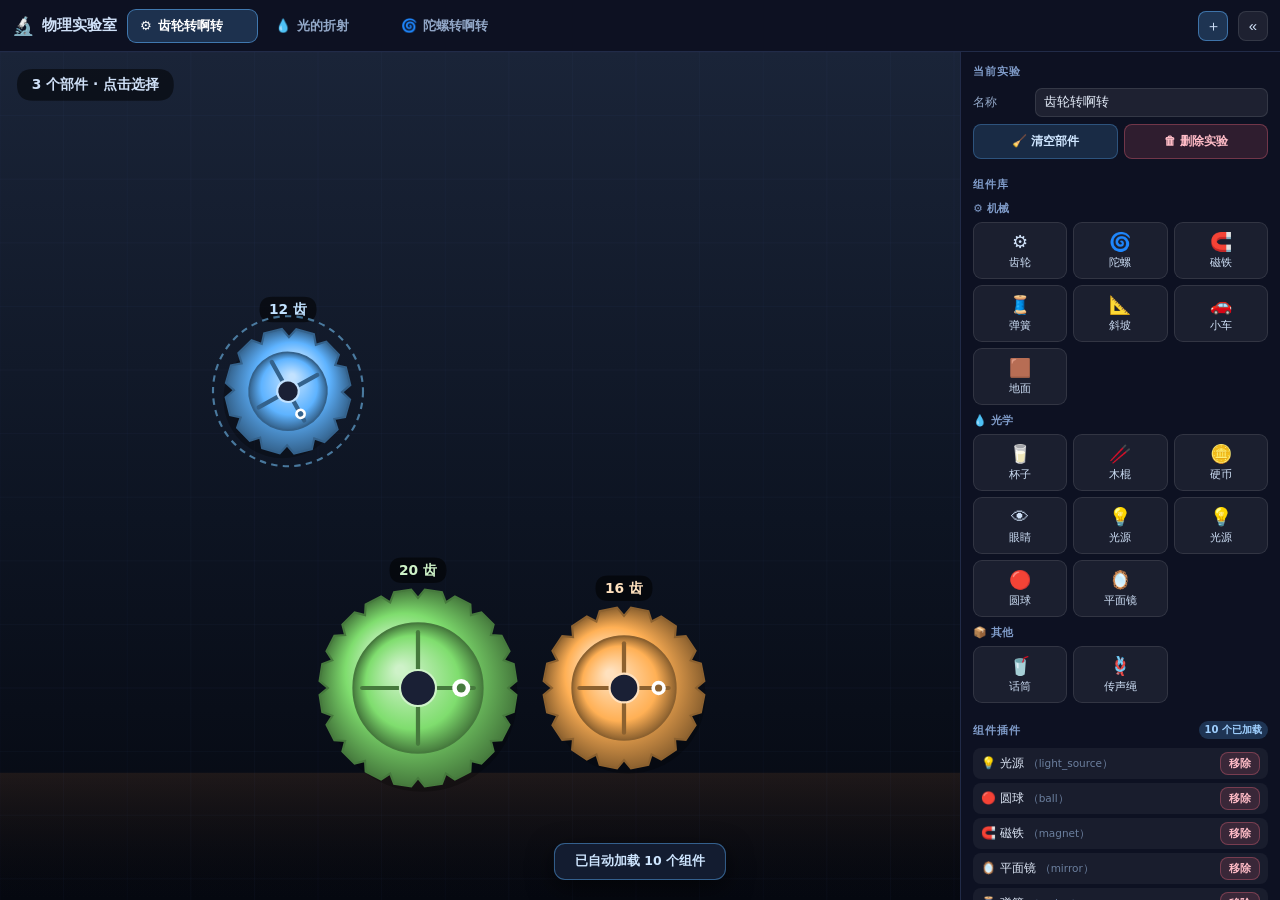
==== index.html @ 2cfb7d9f "update home page" ====
<!DOCTYPE html>
<html lang="zh-CN">
<head>
<meta charset="UTF-8">
<meta name="viewport" content="width=device-width, initial-scale=1.0, maximum-scale=1.0, user-scalable=no">
<title>物理实验室 —— 开放实验平台</title>
<link rel="stylesheet" href="css/platform.css">
</head>
<body>
<div id="app">
  <header id="topbar">
    <div class="brand"><span class="brand-logo">🔬</span><span class="brand-text">物理实验室</span></div>
    <div class="scene-tabs" id="sceneTabs"></div>
    <button class="icon-btn primary" id="btnNewScene" title="新建实验">＋</button>
    <button class="icon-btn" id="panelToggle" title="收起 / 展开面板">«</button>
  </header>
  <main id="main">
    <div id="stage">
      <canvas id="c"></canvas>
      <div class="hud" id="hud"></div>
    </div>
    <aside id="panel"><div class="panel-body" id="panelBody"></div></aside>
  </main>
</div>
<div class="toast" id="toast"></div>
<script src="js/app.js"></script>
<script>
/* ============================================================
   启动
   ============================================================ */
function init() {
  resize();
  loadPersistedPlugins();
  initDefaultScenes();
  bindEvents();
  requestAnimationFrame(loop);
  loadAutoComponents();
}
init();
</script>
</body>
</html>
---- css/platform.css ----
* { margin: 0; padding: 0; box-sizing: border-box; }
html, body {
    height: 100%; overflow: hidden; background: #0a0e1a;
    color: #dfe8f7; touch-action: none;
    font-family: system-ui, -apple-system, "Segoe UI", "PingFang SC", "Microsoft YaHei", sans-serif;
}
#app { display: flex; flex-direction: column; height: 100%; }
#topbar {
    flex: 0 0 52px; display: flex; align-items: center; gap: 10px;
    padding: 0 12px; background: rgba(14, 18, 34, 0.98);
    border-bottom: 1px solid rgba(120, 160, 240, 0.18); z-index: 20;
}
.brand { display: flex; align-items: center; gap: 8px;
    font-weight: 800; font-size: 15px; color: #cfe0f7; white-space: nowrap; flex: none; }
.brand-logo { font-size: 18px; }
.scene-tabs { display: flex; gap: 4px; flex: 1;
    overflow-x: auto; scrollbar-width: none; min-width: 0; }
.scene-tabs::-webkit-scrollbar { display: none; }
.scene-tab {
    display: flex; align-items: center; gap: 6px;
    padding: 7px 12px; border-radius: 9px;
    background: transparent; border: 1px solid transparent;
    color: #93a8c8; font-size: 13px; font-weight: 600;
    cursor: pointer; font-family: inherit; white-space: nowrap;
    transition: all .15s; flex: none; max-width: 180px;
}
.scene-tab:hover { background: rgba(255,255,255,.06); color: #cfe0f7; }
.scene-tab.active { background: rgba(94,179,255,.2);
    border-color: rgba(94,179,255,.55); color: #fff; }
.scene-tab .tab-name { overflow: hidden; text-overflow: ellipsis; }
.scene-tab .tab-close {
    width: 16px; height: 16px; border-radius: 50%;
    display: flex; align-items: center; justify-content: center;
    font-size: 12px; opacity: 0; transition: opacity .15s, background .15s; flex: none;
}
.scene-tab:hover .tab-close { opacity: .6; }
.scene-tab .tab-close:hover { opacity: 1; background: rgba(255,110,130,.5); }
.icon-btn {
    width: 30px; height: 30px; border-radius: 8px; cursor: pointer; flex: none;
    background: rgba(255,255,255,.07); border: 1px solid rgba(255,255,255,.1);
    color: #cfe0f7; font-size: 15px; line-height: 1;
    display: flex; align-items: center; justify-content: center;
}
.icon-btn:hover { background: rgba(94,179,255,.22); }
.icon-btn.primary { background: rgba(94,179,255,.22); border-color: rgba(94,179,255,.5); }
.icon-btn.primary:hover { background: rgba(94,179,255,.35); }
#main { flex: 1; display: flex; min-height: 0; }
#stage { flex: 1; position: relative; overflow: hidden; min-width: 0; }
canvas { display: block; touch-action: none; }
#panel {
    flex: 0 0 320px; width: 320px;
    background: rgba(14, 18, 34, 0.98);
    border-left: 1px solid rgba(120, 160, 240, 0.18);
    display: flex; flex-direction: column; overflow: hidden;
    transition: flex-basis .18s ease, width .18s ease;
}
#panel.collapsed { flex-basis: 0; width: 0; border-left: none; }
.panel-body { flex: 1; overflow-y: auto; padding: 12px 12px 28px; }
.panel-body::-webkit-scrollbar { width: 8px; }
.panel-body::-webkit-scrollbar-thumb { background: rgba(120,160,240,.25); border-radius: 4px; }
.section { margin-bottom: 18px; }
.section-title {
    font-size: 11px; font-weight: 700; letter-spacing: .08em;
    color: #7f9bc8; margin-bottom: 9px; text-transform: uppercase;
    display: flex; align-items: center; gap: 6px; justify-content: space-between;
}
.section-title > span:first-child { display: flex; align-items: center; gap: 6px; }
.badge {
    font-size: 10px; letter-spacing: 0; padding: 2px 6px; border-radius: 99px;
    background: rgba(94,179,255,.22); color: #9fd0ff; text-transform: none; font-weight: 600;
}
.badge.mechanical { background: rgba(255,176,85,.22); color: #ffb055; }
.badge.optical { background: rgba(127,221,110,.22); color: #a8e6a0; }
.badge.other { background: rgba(154,139,255,.22); color: #c0b4ff; }
.cat-title { font-size: 11px; font-weight: 700; color: #7f9bc8;
    margin: 8px 0 6px; display: flex; align-items: center; gap: 6px; }
.comp-grid { display: grid; grid-template-columns: repeat(3, 1fr); gap: 6px; margin-bottom: 8px; }
.comp-btn {
    display: flex; flex-direction: column; align-items: center; gap: 3px;
    padding: 8px 4px; border-radius: 9px; cursor: pointer;
    background: rgba(255,255,255,.06); border: 1px solid rgba(255,255,255,.1);
    color: #cfe0f7; font-size: 11px; font-family: inherit; transition: background .12s;
}
.comp-btn:hover { background: rgba(255,255,255,.14); }
.comp-btn.active { background: rgba(94,179,255,.28); border-color: #5eb3ff; color: #fff; }
.comp-btn .ico { font-size: 18px; }
.chips { display: flex; flex-wrap: wrap; gap: 6px; }
.chip {
    display: inline-flex; align-items: center; gap: 6px;
    padding: 5px 9px; border-radius: 999px; cursor: pointer;
    background: rgba(255,255,255,.06); border: 1px solid rgba(255,255,255,.08);
    color: #cfe0f7; font-size: 11.5px; font-family: inherit; max-width: 100%;
}
.chip:hover { background: rgba(255,255,255,.12); }
.chip.active { background: rgba(94,179,255,.24); border-color: #5eb3ff; color: #fff; }
.dot { width: 9px; height: 9px; border-radius: 50%; display: inline-block; flex: none; }
.field { display: flex; align-items: center; gap: 8px; margin-bottom: 7px; }
.field > span { width: 54px; font-size: 12px; color: #93a8c8; flex: none; }
.field input[type=number], .field input[type=text] {
    flex: 1; min-width: 0; background: rgba(255,255,255,.07);
    border: 1px solid rgba(255,255,255,.1); color: #e6eefb;
    border-radius: 7px; padding: 6px 8px; font-size: 12.5px; font-family: inherit;
}
.field select {
    flex: 1; min-width: 0; background: rgba(255,255,255,.07);
    border: 1px solid rgba(255,255,255,.1); color: #e6eefb;
    border-radius: 7px; padding: 6px 8px; font-size: 12.5px; font-family: inherit;
    cursor: pointer; outline: none;
}
.field input[type=color] {
    flex: 1; min-width: 0; padding: 2px; height: 30px;
    background: rgba(255,255,255,.07); border: 1px solid rgba(255,255,255,.1);
    border-radius: 7px; cursor: pointer;
}
.field input[type=range] {
    flex: 1; min-width: 0; height: 6px; cursor: pointer;
    -webkit-appearance: none; appearance: none;
    background: linear-gradient(90deg, #5eb3ff, #a8e6ff);
    border-radius: 3px; outline: none;
}
.field input[type=range]::-webkit-slider-thumb {
    -webkit-appearance: none; appearance: none;
    width: 16px; height: 16px; border-radius: 50%;
    background: #fff; border: 3px solid #5eb3ff; cursor: grab;
}
.field input[type=range]::-moz-range-thumb {
    width: 16px; height: 16px; border-radius: 50%;
    background: #fff; border: 3px solid #5eb3ff; cursor: grab;
}
.field input:focus, .field select:focus { outline: none; border-color: #5eb3ff; }
.check { display: flex; align-items: center; gap: 8px; font-size: 12.5px;
    margin-bottom: 7px; color: #cfe0f7; cursor: pointer; }
.check input { width: 15px; height: 15px; accent-color: #5eb3ff; cursor: pointer; }
.btn-row { display: flex; gap: 6px; margin-bottom: 6px; }
.btn {
    flex: 1; padding: 8px 10px; border-radius: 8px; cursor: pointer;
    background: rgba(94,179,255,.16); border: 1px solid rgba(94,179,255,.3);
    color: #cfe6ff; font-size: 12px; font-weight: 600; font-family: inherit;
    text-align: center; transition: background .12s, transform .08s; white-space: nowrap;
}
.btn:hover { background: rgba(94,179,255,.3); }
.btn:active { transform: scale(.97); }
.btn.danger { background: rgba(255,110,130,.14); border-color: rgba(255,110,130,.32); color: #ffbcc7; }
.btn.danger:hover { background: rgba(255,110,130,.28); }
.btn.full { width: 100%; flex: none; margin-bottom: 6px; }
.btn.file { position: relative; overflow: hidden; }
.btn.file input { display: none; }
.io-text {
    width: 100%; height: 64px; resize: vertical; margin: 4px 0 6px;
    background: rgba(255,255,255,.05); border: 1px solid rgba(255,255,255,.1);
    border-radius: 8px; color: #cfe0f7; font-size: 11px; padding: 7px;
    font-family: ui-monospace, Menlo, Consolas, monospace;
}
.io-text:focus { outline: none; border-color: #5eb3ff; }
.muted { color: #6b7f9e; font-size: 12px; line-height: 1.6; }
.empty-hint {
    padding: 14px; text-align: center; color: #6b7f9e;
    font-size: 12px; line-height: 1.7;
    border: 1px dashed rgba(120,160,240,.2); border-radius: 10px;
}
.hud {
    position: absolute; left: 16px; bottom: 16px;
    display: flex; flex-direction: column; gap: 6px;
    pointer-events: none; font-size: 12px;
}
.hud-item {
    background: rgba(14,18,34,.85); border: 1px solid rgba(120,160,240,.25);
    border-radius: 8px; padding: 6px 10px; color: #cfe0f7;
    font-family: ui-monospace, Menlo, monospace; white-space: nowrap;
}
.plugin-item {
    display:flex; align-items:center; justify-content:space-between;
    padding:4px 8px; margin-bottom:4px; border-radius:8px;
    background:rgba(255,255,255,.05); font-size:12px;
}
.plugin-item .btn { flex: 0 0 auto; padding: 3px 8px; font-size: 11px; }
.toast {
    position: fixed; bottom: 20px; left: 50%;
    transform: translateX(-50%) translateY(20px);
    padding: 9px 20px; background: rgba(20, 30, 50, 0.96);
    border: 1px solid rgba(94, 179, 255, 0.45); border-radius: 11px;
    color: #cfe6ff; font-size: 12.5px; font-weight: 600;
    opacity: 0; pointer-events: none;
    transition: opacity .25s, transform .25s;
    z-index: 100; white-space: nowrap; max-width: 92vw;
    overflow: hidden; text-overflow: ellipsis;
    box-shadow: 0 8px 26px rgba(0,0,0,.55);
}
.toast.show { opacity: 1; transform: translateX(-50%) translateY(0); }
.toast.err { border-color: rgba(255,110,130,.6); color: #ffbcc7; }
@media (max-width: 820px) {
    #main { flex-direction: column; }
    #panel { flex: 0 0 auto; width: 100%; height: 46vh;
        border-left: none; border-top: 1px solid rgba(120,160,240,.18); }
    #panel.collapsed { height: 0; flex-basis: 0; border-top: none; }
    .brand-text { display: none; }
    #topbar { padding: 0 8px; gap: 8px; }
    .toast { bottom: 12px; font-size: 11.5px; padding: 8px 14px; }
}
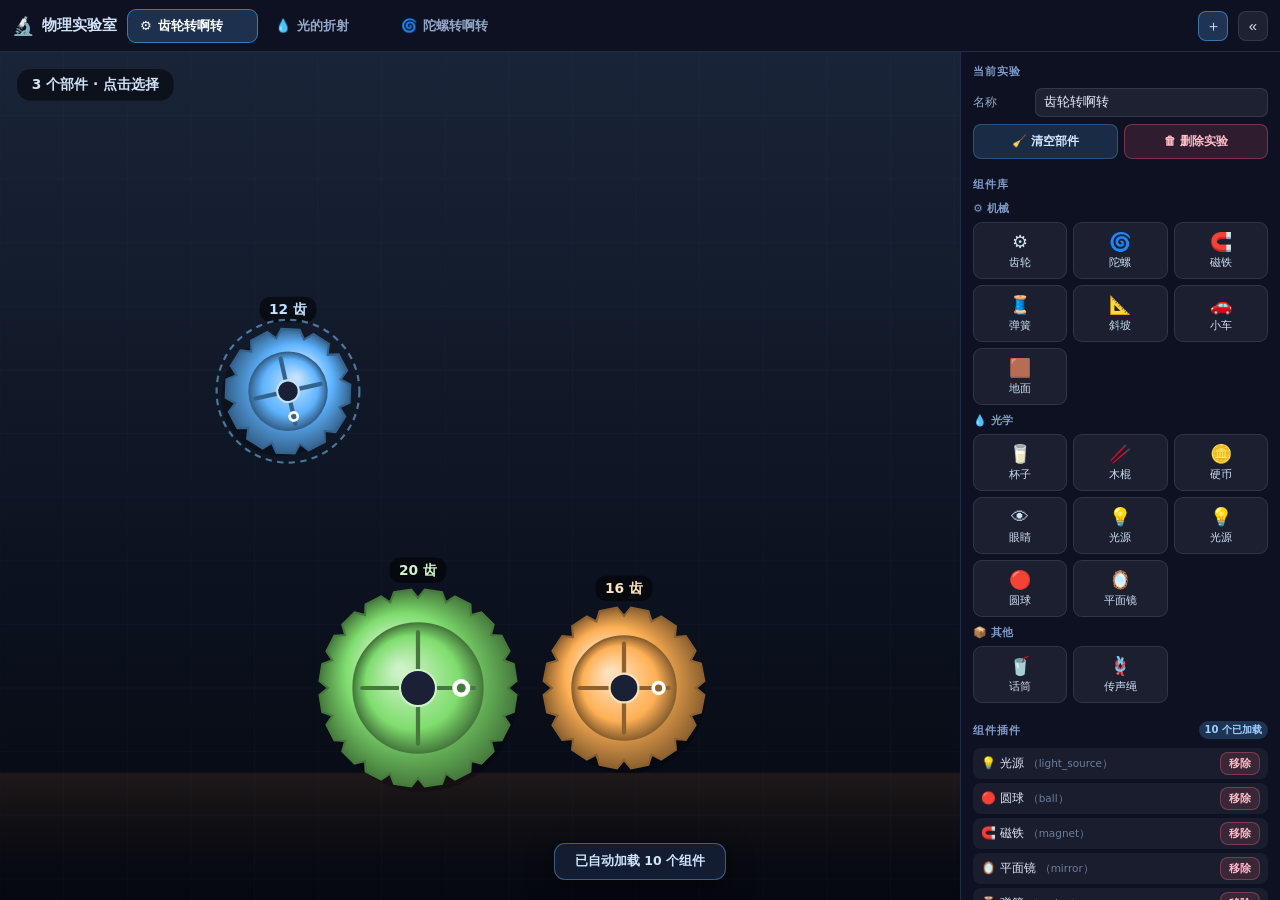
==== commit a54866e9: "refactor system to split app.js into different modules." ====
--- a/index.html
+++ b/index.html
@@ -23,20 +23,6 @@
   </main>
 </div>
 <div class="toast" id="toast"></div>
-<script src="js/app.js"></script>
-<script>
-/* ============================================================
-   启动
-   ============================================================ */
-function init() {
-  resize();
-  loadPersistedPlugins();
-  initDefaultScenes();
-  bindEvents();
-  requestAnimationFrame(loop);
-  loadAutoComponents();
-}
-init();
-</script>
+<script type="module" src="js/app.js"></script>
 </body>
 </html>
